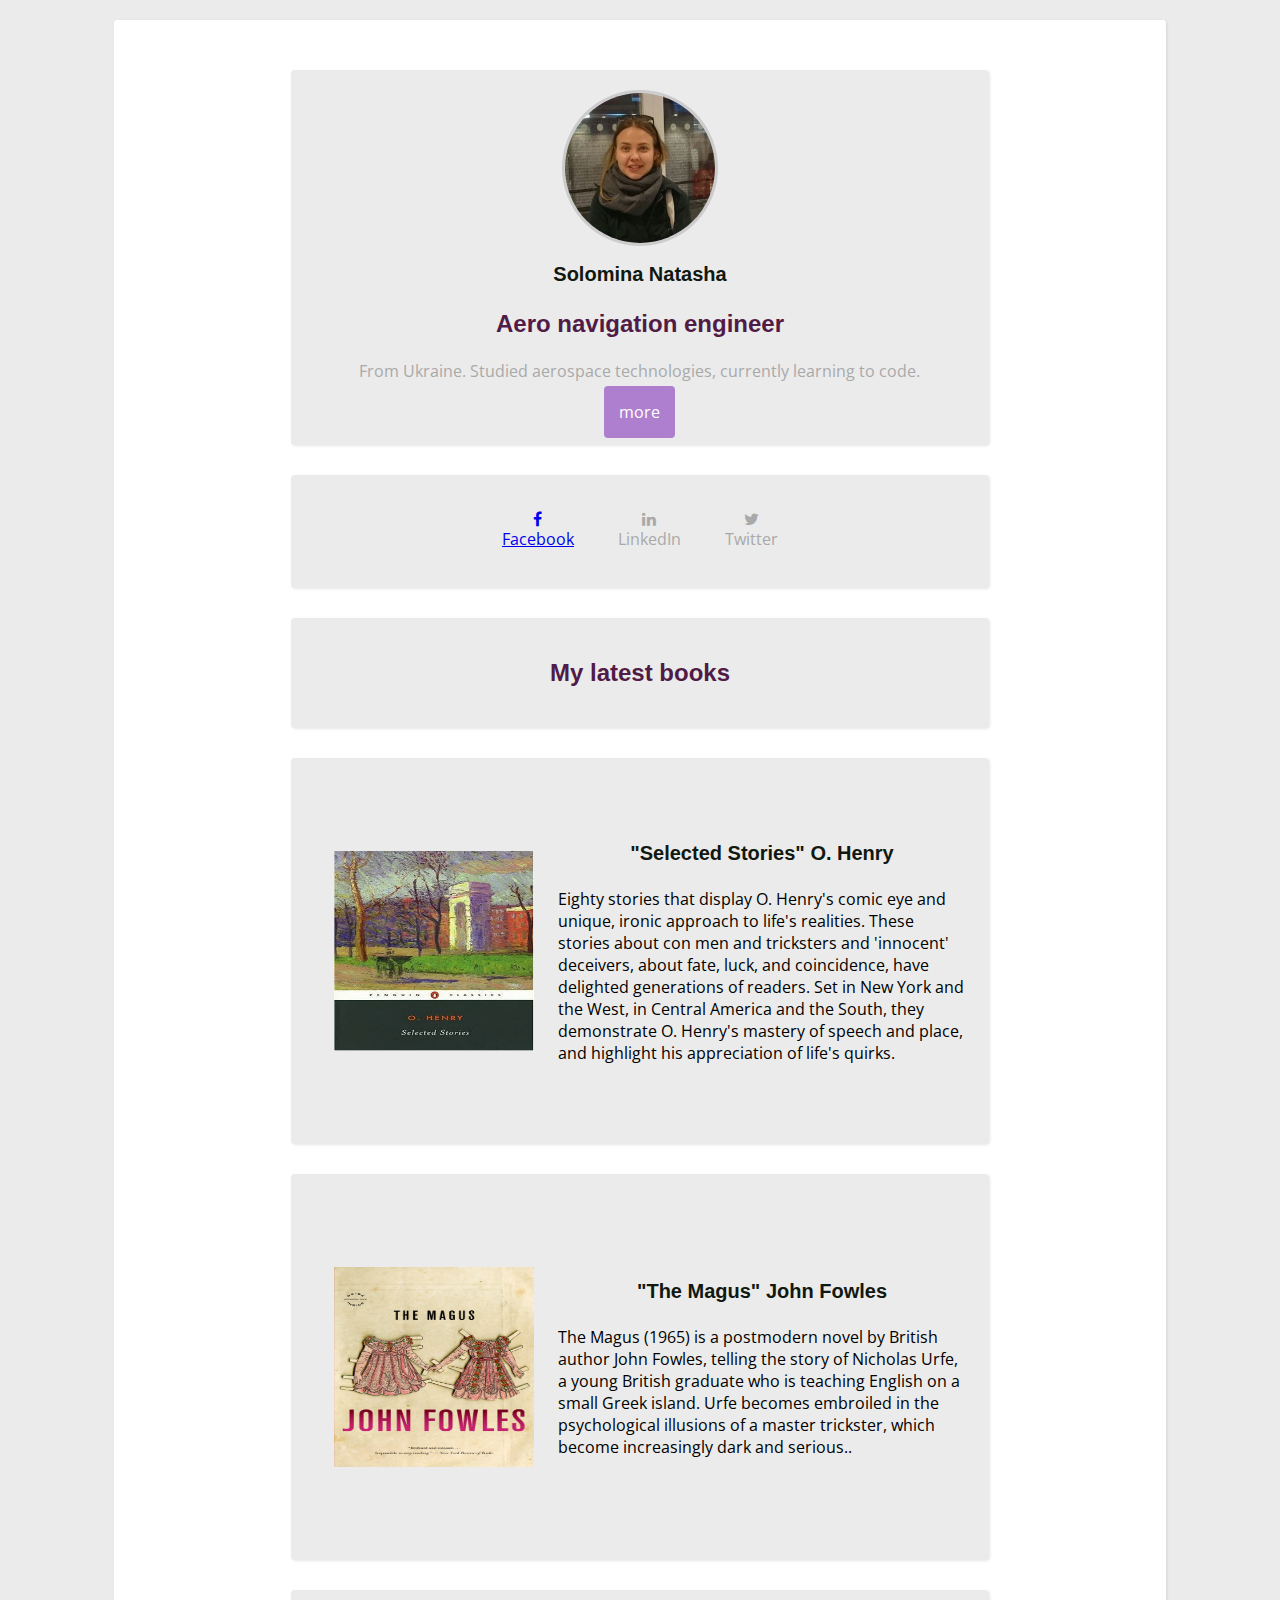
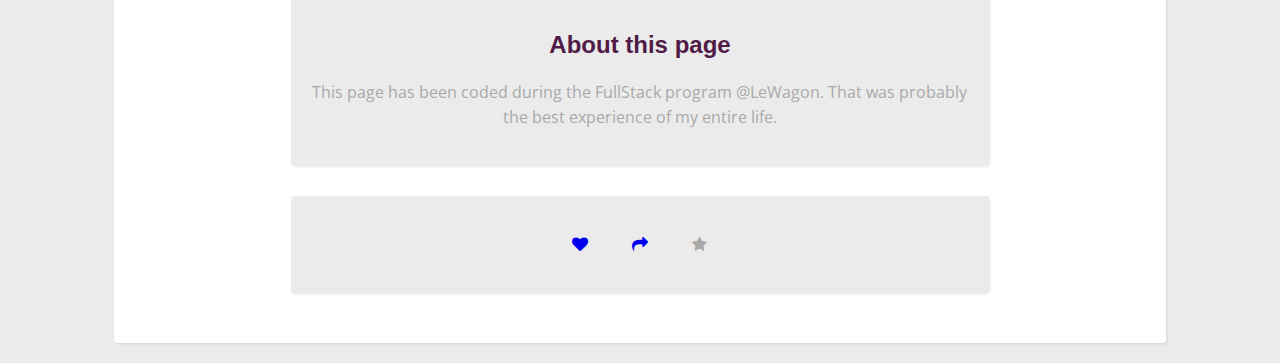
==== index.html @ 276d344a "my profile page" ====
<html>
  <head>
    <meta charset="utf-8">
    <title>Basic info</title>

    <!-- Google fonts -->
    <link rel="stylesheet" href="http://fonts.googleapis.com/css?family=Open+Sans:400,300,700|Montserrat:400,700">

    <!-- Fontawesome -->
    <link href="http://maxcdn.bootstrapcdn.com/font-awesome/4.2.0/css/font-awesome.min.css" rel="stylesheet">

    <!-- Your style -->
    <link rel="stylesheet" href="style.css">
  </head>
  <body>
  <div class="container">
    <div class="card-white">
      <img class="avatar" src="/images/ya.jpg" alt="Solomina Natasha">

      <h1>
         Solomina Natasha
      </h1>

      <h2>
          Aero navigation engineer
      </h2>

      <p class="text-center">
          From Ukraine. Studied aerospace technologies, currently learning to code.
      </p>



      <a class="btn-red" href="https://github.com/solomina" target="_blank">more</a>


</div>

<div class="card-white">
    <ul class="list-inline">
      <li>
        <a  href="https://www.facebook.com/natali.solomina target="_blank"><i class="fa fa-facebook"></i><br> Facebook</a>
      </li>
      <li>
        <i class="fa fa-linkedin"></i><br>
        LinkedIn
      </li>
      <li>
        <i class="fa fa-twitter"></i><br>
        Twitter
      </li>
    </ul>
  </div>



<div class="card-white">
       <h2> My latest books</h2>
       </div>
       <div class="card-white">
       <table>
      <tbody>
        <tr>
          <td>
            <img class="cover" src="/images/1.jpg"  alt="O. HENRY STORIES">
          </td>
          <td>
            <h3>"Selected Stories" O. Henry</h3>
            <p class ="description"> Eighty stories that display O. Henry's comic eye and unique, ironic approach to life's realities. These stories about con men and tricksters and 'innocent' deceivers, about fate, luck, and coincidence, have delighted generations of readers. Set in New York and the West, in Central America and the South, they demonstrate O. Henry's mastery of speech and place, and highlight his appreciation of life's quirks.</p>
          </td>
           </tr>
              </tbody>
    </table>
</div>

<div class="card-white">
   <table>
      <tbody>
          <tr>
           <td>
            <img class="cover" src="/images/books_03.jpg"  alt="FOWLES">
          </td>
          <td>
            <h3> "The Magus" John Fowles</h3>
            <p class ="description"> The Magus (1965) is a postmodern novel by British author John Fowles, telling the story of Nicholas Urfe, a young British graduate who is teaching English on a small Greek island. Urfe becomes embroiled in the psychological illusions of a master trickster, which become increasingly dark and serious..</p>
          </td>
           </tr>
        </tr>
      </tbody>
    </table>
</div>


<div class="card-white">
    <h2>About this page</h2>
    <p>This page has been coded during the FullStack program @LeWagon. That was probably the best experience of my entire life.</p>
</div>

<div class="card-white">
    <ul class="list-inline">
      <li>
        <a href="https://www.facebook.com/" target="_blank"><i class="fa fa-heart"> </i><br></a>
      </li>
      <li>
          <a href="https://www.twitter.com/" target="_blank"><i class="fa fa-share"> </i><br></a>
      </li>
      <li>
        <i class="fa fa-star"></i><br>
      </li>
    </ul>
</div>
</div>

    <!-- Your content -->
  </body>
</html>
---- style.css ----
/* Here goes your CSS */

body{
  background-color: #EBEBEB;
  font-family: 'Open Sans', sans-serif;;
  color: black;
  font-size: 16px;
  line-height: 25px;
  text-align: center;
}

.text-center p{
  text-align: center;
}

.description p{
  text-align: jusify;
}

h1{
  font-size: 20px;
  line-height: 30px;
  color: #111810 ;
  font-family: 'Raleway', sans-serif;
}
h2{
  font-size: 24px;
  line-height: 30px;
  color: #501B46 ;
  font-family: 'Raleway', sans-serif;
  text-align: center;
}

h3{
  font-size: 20px;
  line-height: 30px;
  color: #111810 ;
  font-family: 'Raleway', sans-serif;
  text-align: center;
}

.avatar{
  border-radius: 50%;
  border: 3px solid #cccccc;
  width: 150px;
  height: 150px;
}

.cover{
  border-radius: 4%;
  border: 20px solid #EBEBEB;
  width: 200px;
  height: 200px;
  margin: 50px auto;
}

.btn-red{
  background-color: #AE7FCE;
  color: white;
  padding: 15px;
  text-decoration: none;
  border-radius: 4px;
}

.btn-red:hover{
  background-color: #A581FF;
}


.card-white{
  background-color: #EBEBEB;
  padding: 20px;
  border-radius: 4px;
  box-shadow: 1px 1px 3px rgba(0, 0, 0, 0.1);
  color: darkgray;
  width: 65%;
  margin: 30px auto;
  transition: box-shadow 150ms, transform 150ms;
  text-align: center;
}

.container{
  background-color: white;
  padding: 20px;
  border-radius: 3px;
  box-shadow: 1px 1px 3px rgba(0, 0, 0, 0.1);
  color: darkgray;
  width: 80%;
  margin: 20px auto;

}

.list-inline{
  list-style: none;
  padding-left: 0;
}

.list-inline li{
  display: inline-block;
  margin-left: 20px;
  margin-right: 20px;
}
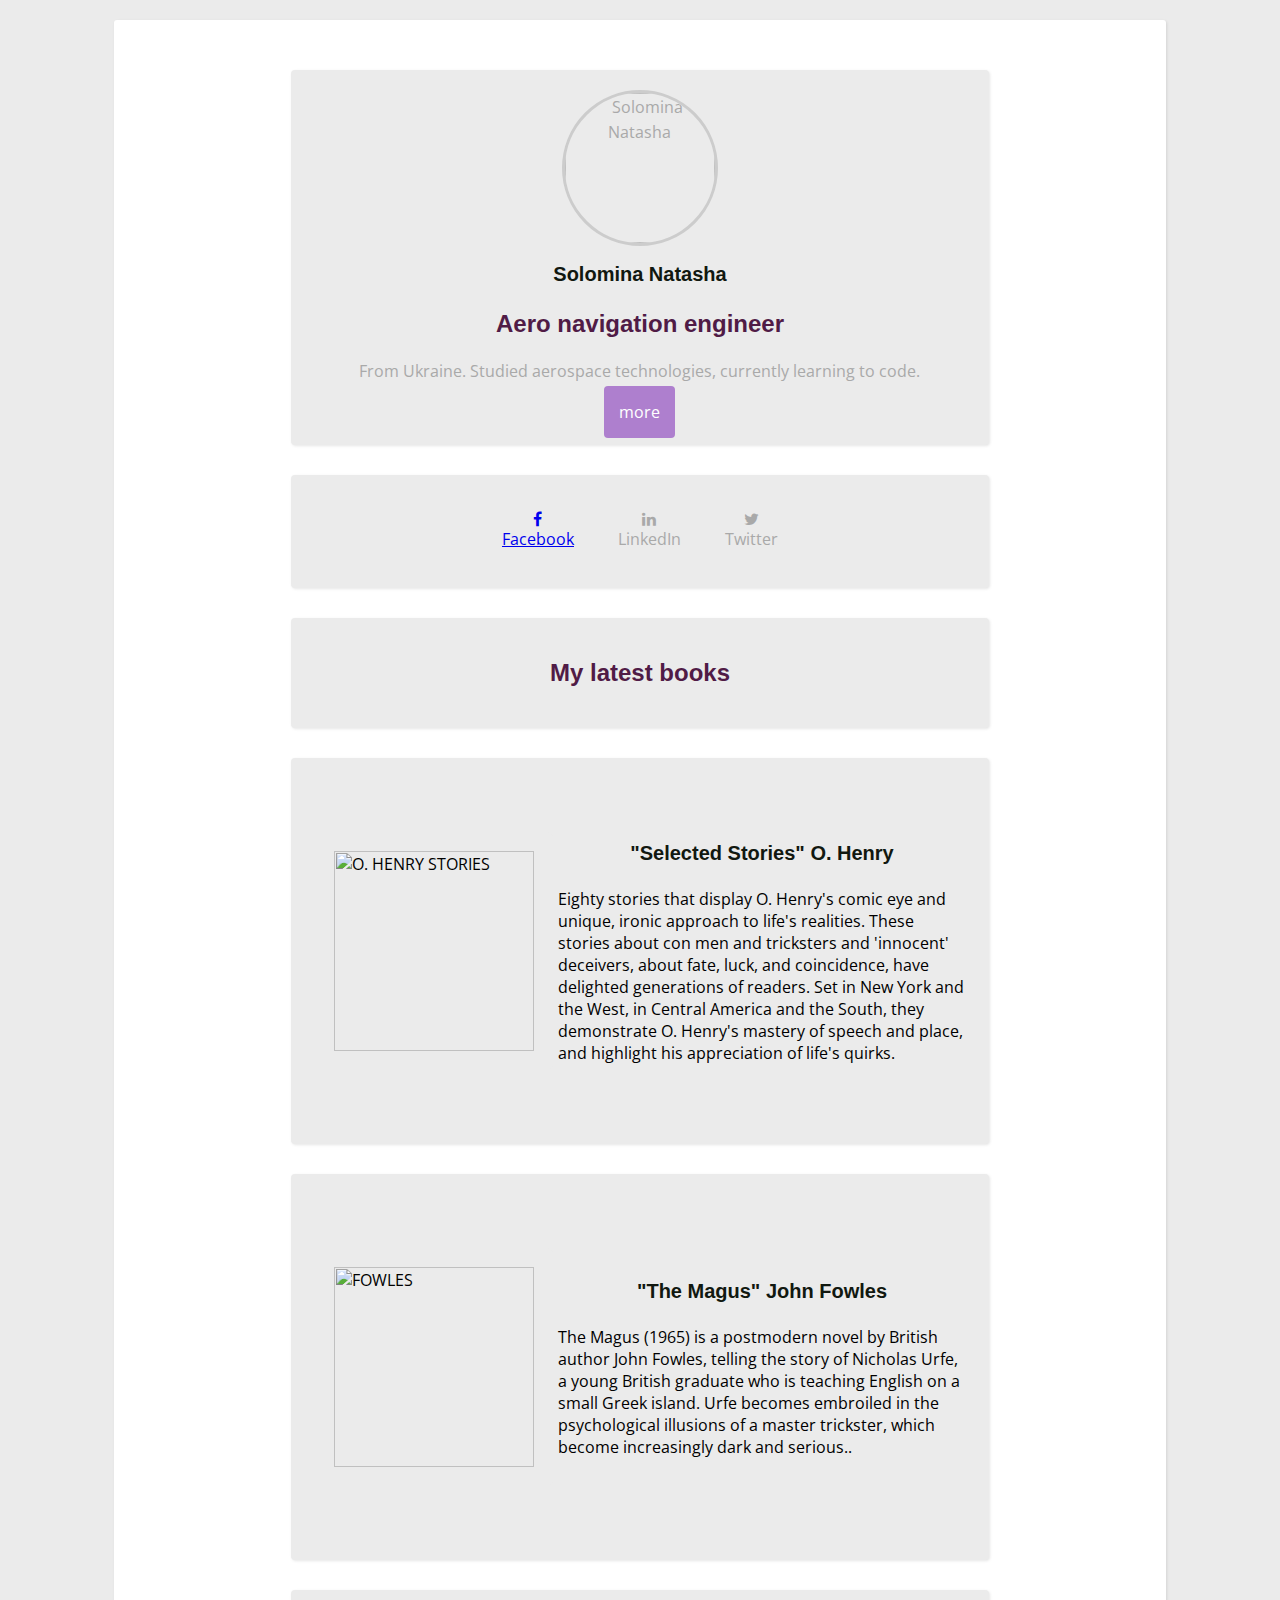
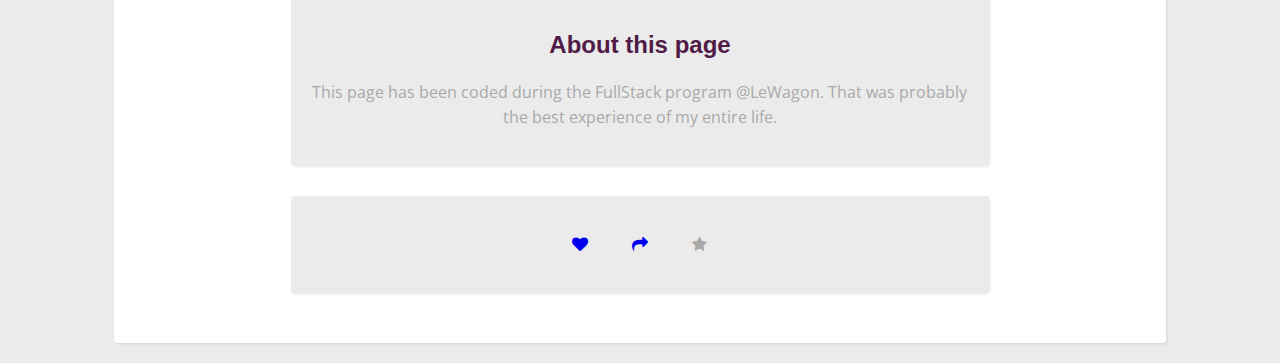
==== commit 9e585697: "refactor file path" ====
--- a/index.html
+++ b/index.html
@@ -15,7 +15,7 @@
   <body>
   <div class="container">
     <div class="card-white">
-      <img class="avatar" src="/images/ya.jpg" alt="Solomina Natasha">
+      <img class="avatar" src="profile/images/ya.jpg" alt="Solomina Natasha">
 
       <h1>
          Solomina Natasha
@@ -62,7 +62,7 @@
       <tbody>
         <tr>
           <td>
-            <img class="cover" src="/images/1.jpg"  alt="O. HENRY STORIES">
+            <img class="cover" src="profile/images/1.jpg"  alt="O. HENRY STORIES">
           </td>
           <td>
             <h3>"Selected Stories" O. Henry</h3>
@@ -78,7 +78,7 @@
       <tbody>
           <tr>
            <td>
-            <img class="cover" src="/images/books_03.jpg"  alt="FOWLES">
+            <img class="cover" src="profile/images/books_03.jpg"  alt="FOWLES">
           </td>
           <td>
             <h3> "The Magus" John Fowles</h3>
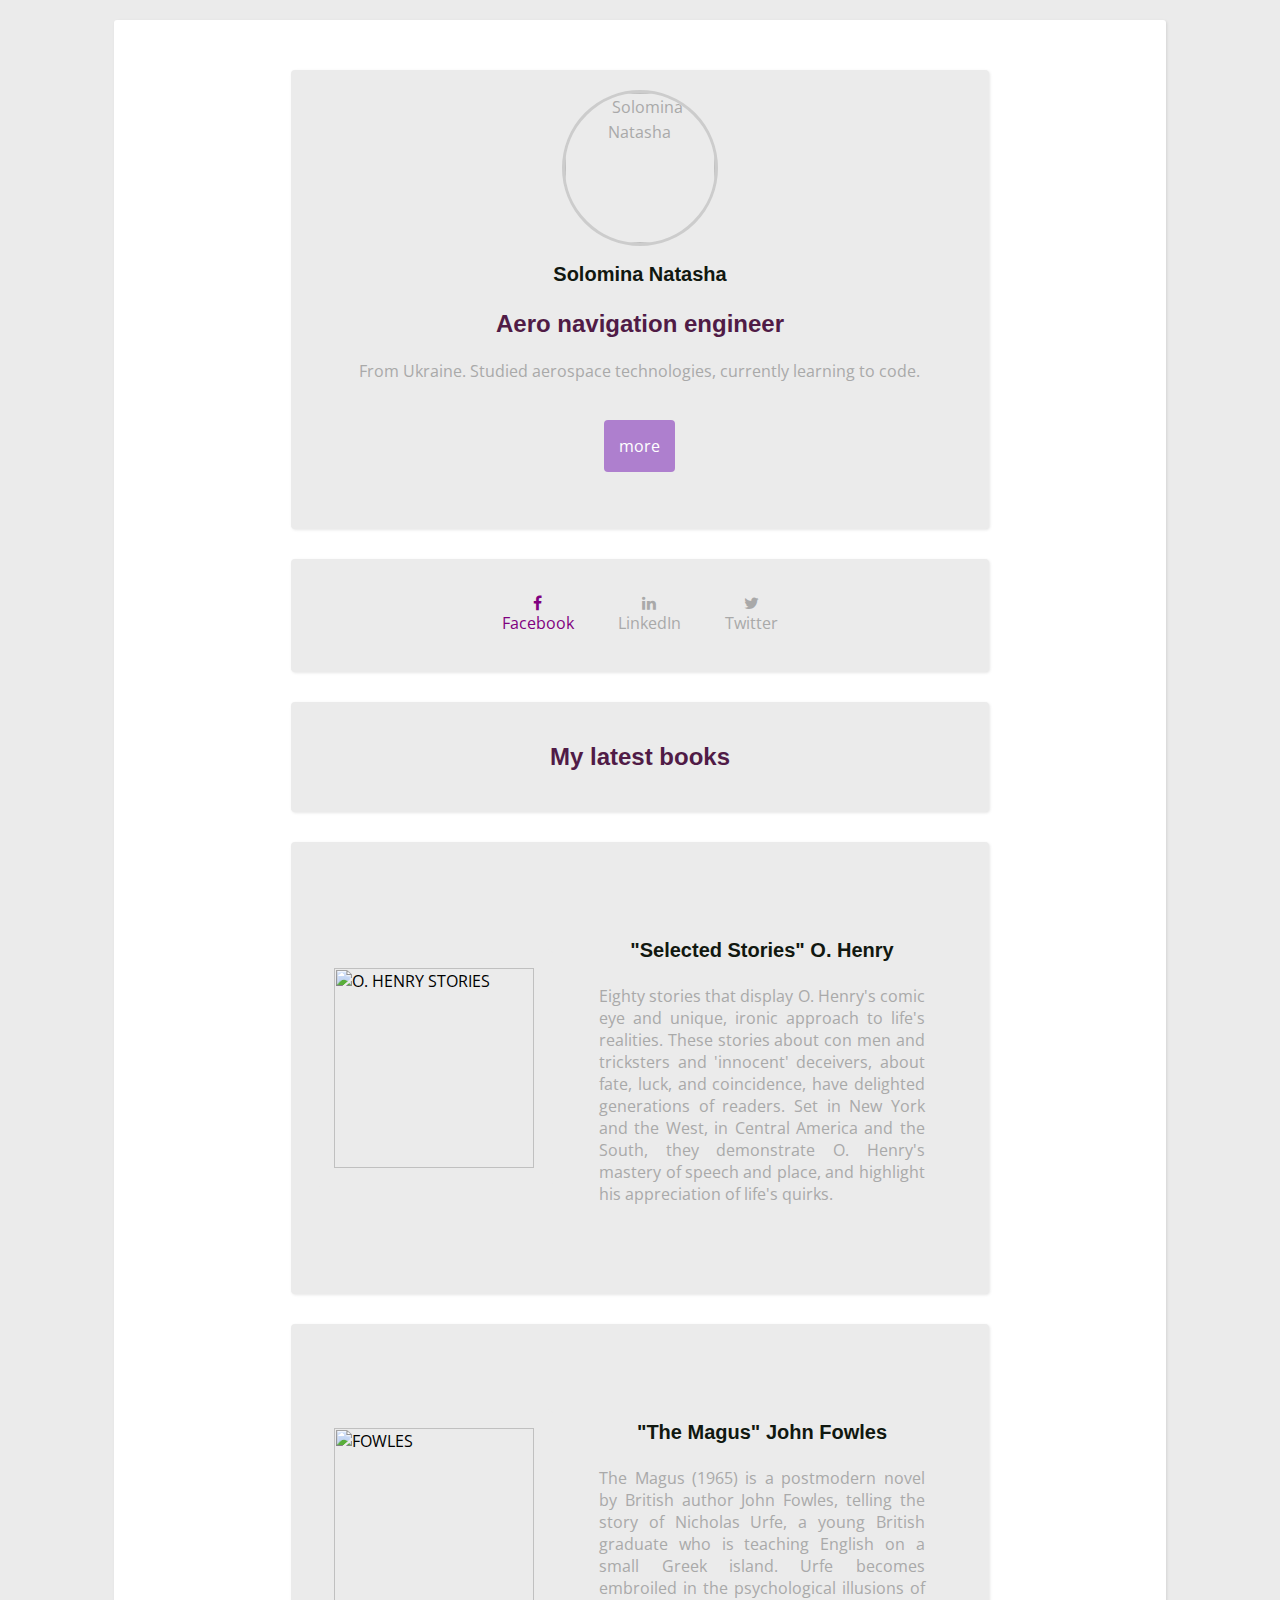
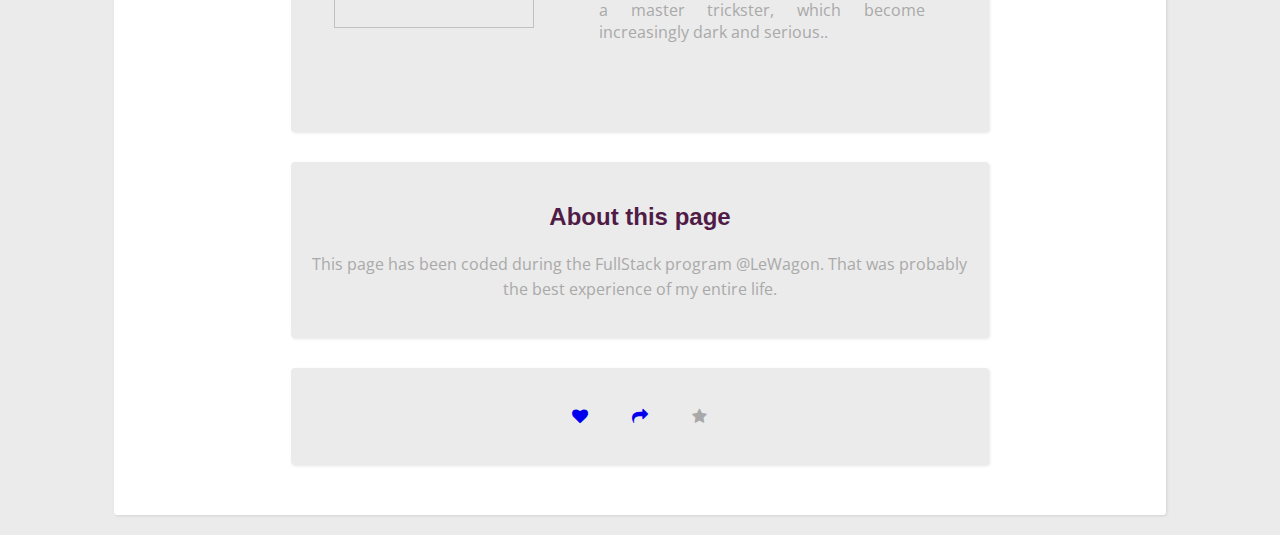
==== commit 659f9121: "changes" ====
--- a/index.html
+++ b/index.html
@@ -4,10 +4,10 @@
     <title>Basic info</title>
 
     <!-- Google fonts -->
-    <link rel="stylesheet" href="http://fonts.googleapis.com/css?family=Open+Sans:400,300,700|Montserrat:400,700">
+    <link rel="stylesheet" href="https://fonts.googleapis.com/css?family=Open+Sans:400,300,700|Montserrat:400,700">
 
     <!-- Fontawesome -->
-    <link href="http://maxcdn.bootstrapcdn.com/font-awesome/4.2.0/css/font-awesome.min.css" rel="stylesheet">
+    <link href="https://maxcdn.bootstrapcdn.com/font-awesome/4.2.0/css/font-awesome.min.css" rel="stylesheet">
 
     <!-- Your style -->
     <link rel="stylesheet" href="style.css">
@@ -15,7 +15,7 @@
   <body>
   <div class="container">
     <div class="card-white">
-      <img class="avatar" src="profile/images/ya.jpg" alt="Solomina Natasha">
+      <img class="avatar" src="/profile/images/ya.jpg" alt="Solomina Natasha">
 
       <h1>
          Solomina Natasha
@@ -30,16 +30,16 @@
       </p>
 
 
-
+<div class="button">
       <a class="btn-red" href="https://github.com/solomina" target="_blank">more</a>
-
+</div>
 
 </div>
 
 <div class="card-white">
     <ul class="list-inline">
-      <li>
-        <a  href="https://www.facebook.com/natali.solomina target="_blank"><i class="fa fa-facebook"></i><br> Facebook</a>
+      <li class="social-links">
+        <a href="https://www.facebook.com/natali.solomina target="_blank"><i class="fa fa-facebook"></i><br> Facebook</a>
       </li>
       <li>
         <i class="fa fa-linkedin"></i><br>
@@ -62,11 +62,14 @@
       <tbody>
         <tr>
           <td>
-            <img class="cover" src="profile/images/1.jpg"  alt="O. HENRY STORIES">
+            <img class="cover" src="/profile/images/1.jpg"  alt="O. HENRY STORIES">
           </td>
           <td>
+          <div class="cover-card">
             <h3>"Selected Stories" O. Henry</h3>
+
             <p class ="description"> Eighty stories that display O. Henry's comic eye and unique, ironic approach to life's realities. These stories about con men and tricksters and 'innocent' deceivers, about fate, luck, and coincidence, have delighted generations of readers. Set in New York and the West, in Central America and the South, they demonstrate O. Henry's mastery of speech and place, and highlight his appreciation of life's quirks.</p>
+            </div>
           </td>
            </tr>
               </tbody>
@@ -78,11 +81,14 @@
       <tbody>
           <tr>
            <td>
-            <img class="cover" src="profile/images/books_03.jpg"  alt="FOWLES">
+            <img class="cover" src="/profile/images/books_03.jpg"  alt="FOWLES">
           </td>
           <td>
+            <div class="cover-card">
             <h3> "The Magus" John Fowles</h3>
+
             <p class ="description"> The Magus (1965) is a postmodern novel by British author John Fowles, telling the story of Nicholas Urfe, a young British graduate who is teaching English on a small Greek island. Urfe becomes embroiled in the psychological illusions of a master trickster, which become increasingly dark and serious..</p>
+            </div>
           </td>
            </tr>
         </tr>
--- a/style.css
+++ b/style.css
@@ -1,4 +1,37 @@
 /* Here goes your CSS */
+
+.social-links {
+  transition: all 200ms ease;
+}
+
+.social-links a {
+  color: purple;
+  text-decoration: none;
+}
+
+.social-links:hover {
+  transform: rotate(10deg);
+}
+
+.cover-card{
+  padding: 20px;
+  color: darkgray;
+  width: 80%;
+  margin: 30px auto;
+  transition: box-shadow 150ms, transform 150ms;
+  text-align: justify;
+
+}
+
+.button {
+  padding: 20px;
+  color: darkgray;
+  width: 65%;
+  margin: 30px auto;
+  transition: box-shadow 150ms, transform 150ms;
+  text-align: center;
+
+}
 
 body{
   background-color: #EBEBEB;
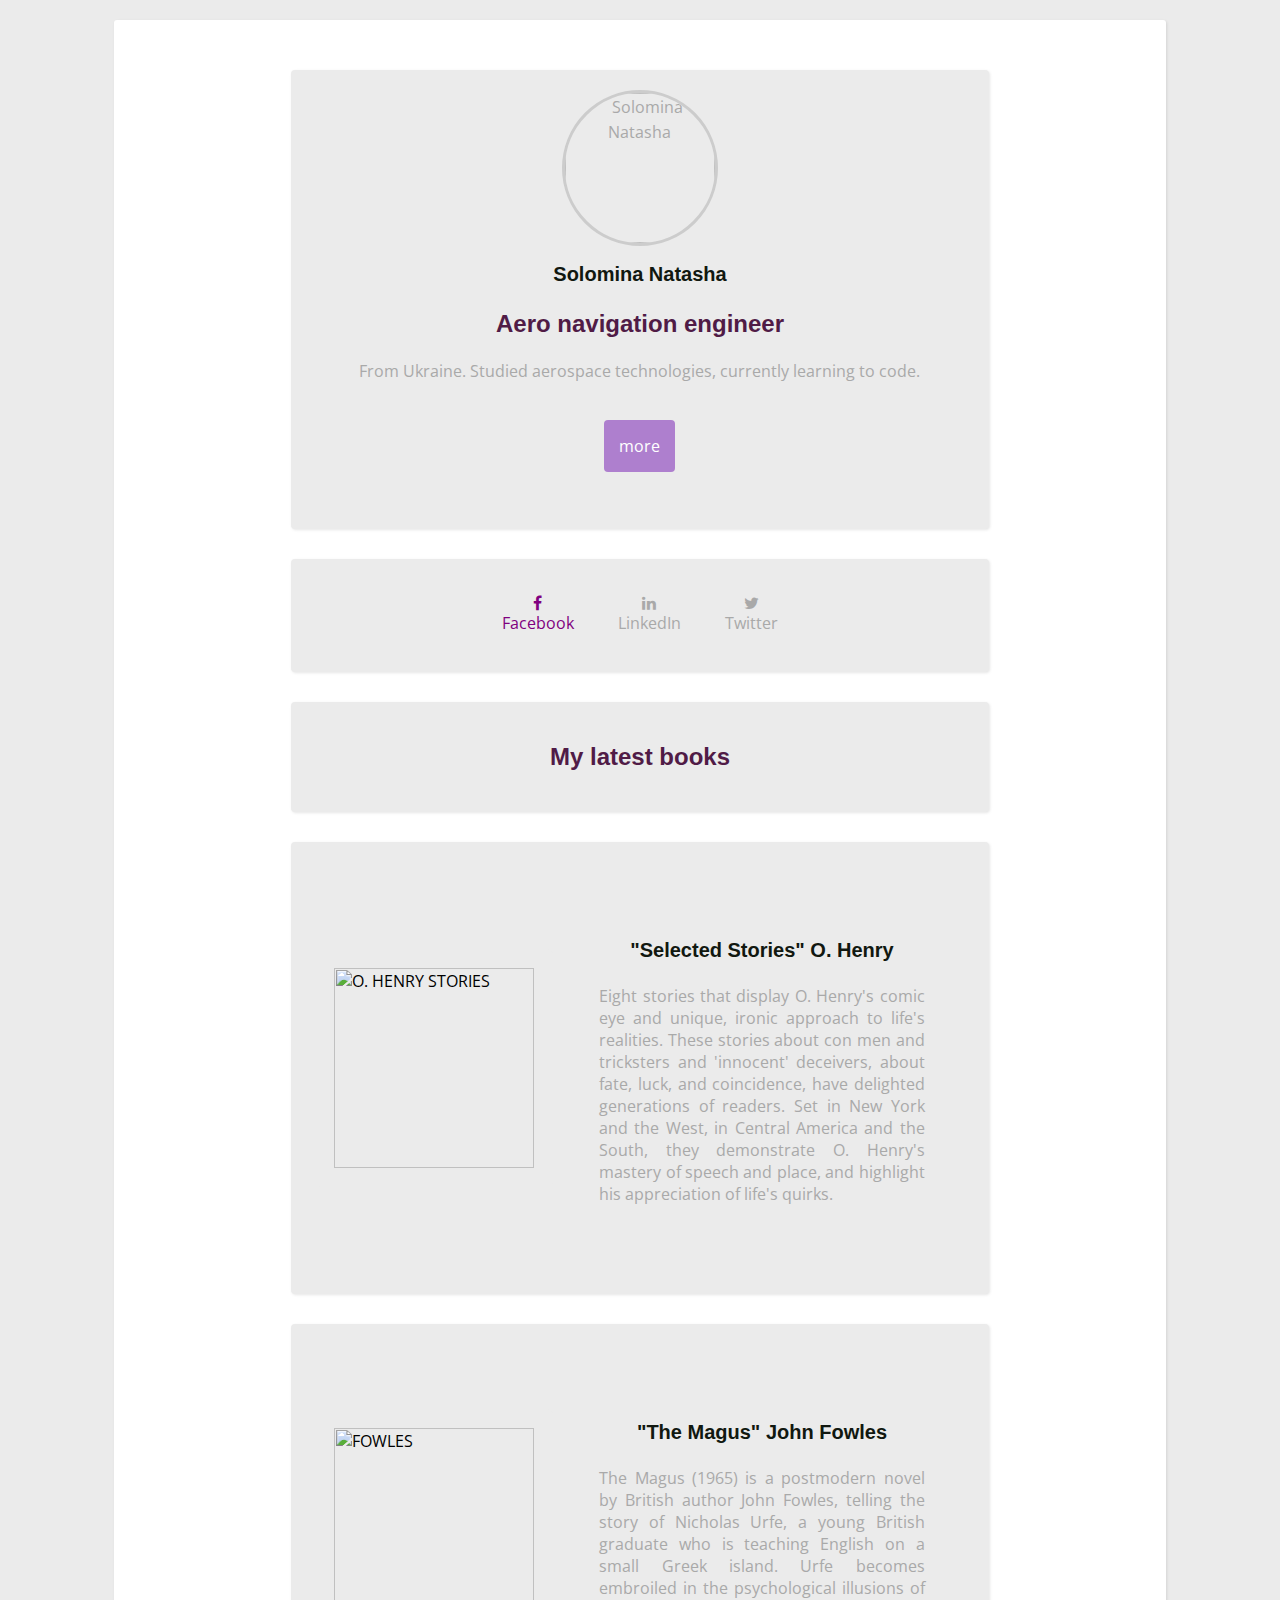
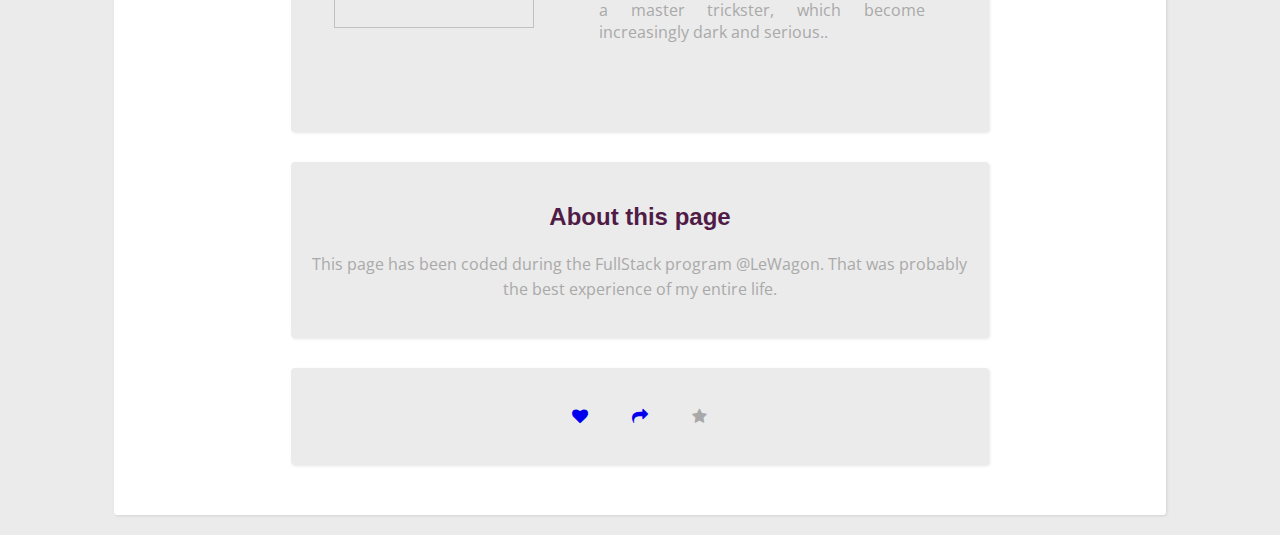
==== commit d71751e0: "changes" ====
--- a/index.html
+++ b/index.html
@@ -68,7 +68,7 @@
           <div class="cover-card">
             <h3>"Selected Stories" O. Henry</h3>
 
-            <p class ="description"> Eighty stories that display O. Henry's comic eye and unique, ironic approach to life's realities. These stories about con men and tricksters and 'innocent' deceivers, about fate, luck, and coincidence, have delighted generations of readers. Set in New York and the West, in Central America and the South, they demonstrate O. Henry's mastery of speech and place, and highlight his appreciation of life's quirks.</p>
+            <p class ="description"> Eight stories that display O. Henry's comic eye and unique, ironic approach to life's realities. These stories about con men and tricksters and 'innocent' deceivers, about fate, luck, and coincidence, have delighted generations of readers. Set in New York and the West, in Central America and the South, they demonstrate O. Henry's mastery of speech and place, and highlight his appreciation of life's quirks.</p>
             </div>
           </td>
            </tr>
